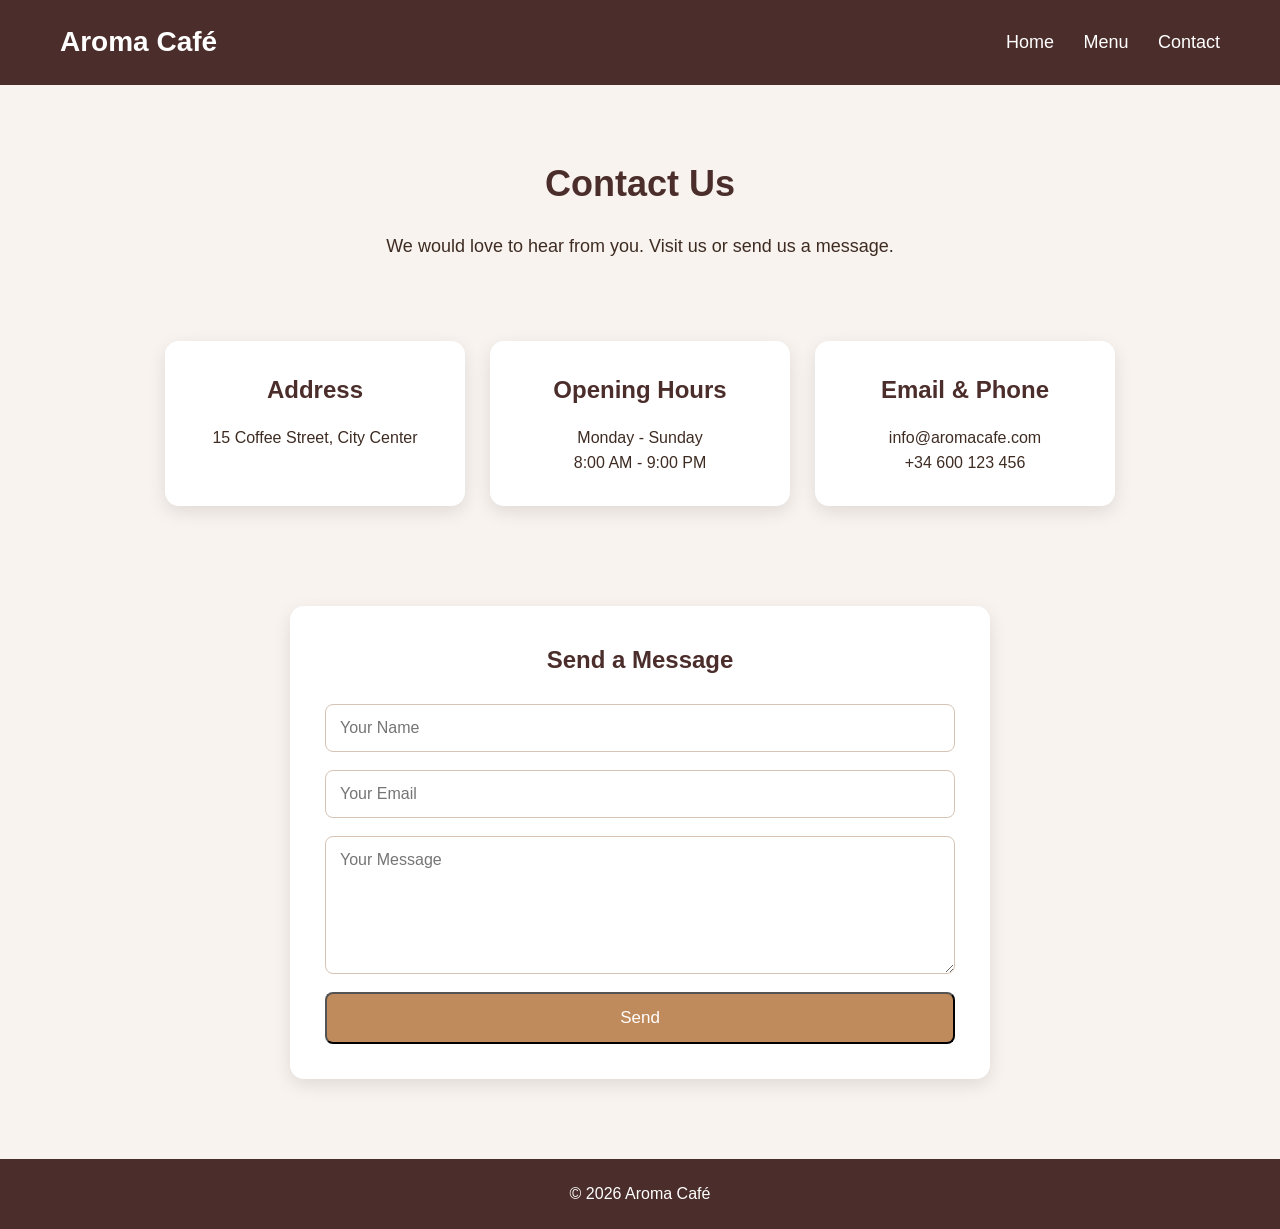
==== contacto.html @ 870a694b "Develop main pages and visual structure of the café website" ====
<!DOCTYPE html>
<html lang="en">
<head>
    <meta charset="UTF-8">
    <meta name="viewport" content="width=device-width, initial-scale=1.0">
    <title>Contact - Aroma Café</title>
    <link rel="stylesheet" href="style.css">
</head>
<body>

<header class="topbar">
    <div class="logo">Aroma Café</div>
    <nav class="navbar">
        <a href="index.html">Home</a>
        <a href="menu.html">Menu</a>
        <a href="contacto.html">Contact</a>
    </nav>
</header>

<section class="intro">
    <h2>Contact Us</h2>
    <p>We would love to hear from you. Visit us or send us a message.</p>
</section>

<section class="features">
    <div class="card">
        <h3>Address</h3>
        <p>15 Coffee Street, City Center</p>
    </div>

    <div class="card">
        <h3>Opening Hours</h3>
        <p>Monday - Sunday</p>
        <p>8:00 AM - 9:00 PM</p>
    </div>

    <div class="card">
        <h3>Email & Phone</h3>
        <p>info@aromacafe.com</p>
        <p>+34 600 123 456</p>
    </div>
</section>

<section class="contact-form-section">
    <div class="form-container">
        <h2>Send a Message</h2>
        <form>
            <input type="text" placeholder="Your Name" required>
            <input type="email" placeholder="Your Email" required>
            <textarea placeholder="Your Message" rows="6" required></textarea>
            <button type="submit" class="btn">Send</button>
        </form>
    </div>
</section>

<footer class="footer">
    <p>© 2026 Aroma Café</p>
</footer>

</body>
</html>
---- style.css ----
* {
    margin: 0;
    padding: 0;
    box-sizing: border-box;
}

body {
    font-family: 'Segoe UI', sans-serif;
    background-color: #f8f3ee;
    color: #3e2c23;
    line-height: 1.6;
}

/* NAVBAR */
.topbar {
    background-color: #4b2e2b;
    color: white;
    display: flex;
    justify-content: space-between;
    align-items: center;
    padding: 20px 60px;
    position: sticky;
    top: 0;
    z-index: 100;
}

.logo {
    font-size: 28px;
    font-weight: bold;
}

.navbar a {
    color: white;
    text-decoration: none;
    margin-left: 25px;
    font-size: 18px;
    transition: 0.3s;
}

.navbar a:hover {
    color: #e7c9a9;
}

/* HERO */
.hero {
    height: 85vh;
    background: linear-gradient(rgba(62, 44, 35, 0.6), rgba(62, 44, 35, 0.6)),
        url('https://images.unsplash.com/photo-1509042239860-f550ce710b93?auto=format&fit=crop&w=1400&q=80');
    background-size: cover;
    background-position: center;
    display: flex;
    align-items: center;
    padding: 0 80px;
    color: white;
}

.hero-content {
    max-width: 650px;
}

.hero-content h1 {
    font-size: 52px;
    margin-bottom: 20px;
}

.hero-content p {
    font-size: 20px;
    margin-bottom: 30px;
}

.btn {
    display: inline-block;
    background-color: #c08b5c;
    color: white;
    text-decoration: none;
    padding: 14px 28px;
    border-radius: 8px;
    font-size: 17px;
    transition: 0.3s;
}

.btn:hover {
    background-color: #a56f45;
}

/* INTRO */
.intro {
    text-align: center;
    padding: 70px 20px 40px;
    max-width: 900px;
    margin: auto;
}

.intro h2 {
    font-size: 36px;
    margin-bottom: 20px;
    color: #4b2e2b;
}

.intro p {
    font-size: 18px;
}

/* FEATURES */
.features {
    display: flex;
    justify-content: center;
    gap: 25px;
    padding: 40px 60px 80px;
    flex-wrap: wrap;
}

.card {
    background-color: white;
    width: 300px;
    padding: 30px 25px;
    border-radius: 14px;
    box-shadow: 0 6px 18px rgba(0, 0, 0, 0.1);
    text-align: center;
    transition: 0.3s;
}

.card:hover {
    transform: translateY(-8px);
}

.card h3 {
    margin-bottom: 15px;
    color: #4b2e2b;
    font-size: 24px;
}

/* HIGHLIGHT */
.highlight {
    background-color: #e7d7c9;
    padding: 80px 20px;
    text-align: center;
}

.highlight-text {
    max-width: 850px;
    margin: auto;
}

.highlight h2 {
    font-size: 34px;
    margin-bottom: 20px;
    color: #4b2e2b;
}

.highlight p {
    font-size: 18px;
}

/* FOOTER */
.footer {
    background-color: #4b2e2b;
    color: white;
    text-align: center;
    padding: 22px;
}

/* RESPONSIVE */
@media (max-width: 768px) {
    .topbar {
        flex-direction: column;
        gap: 10px;
    }

    .hero {
        padding: 20px;
        text-align: center;
    }

    .hero-content h1 {
        font-size: 36px;
    }

    .features {
        flex-direction: column;
        align-items: center;
    }
}
.contact-form-section {
    padding: 20px 20px 80px;
}

.form-container {
    max-width: 700px;
    margin: auto;
    background-color: white;
    padding: 35px;
    border-radius: 14px;
    box-shadow: 0 6px 18px rgba(0, 0, 0, 0.1);
}

.form-container h2 {
    text-align: center;
    margin-bottom: 25px;
    color: #4b2e2b;
}

form {
    display: flex;
    flex-direction: column;
    gap: 18px;
}

input,
textarea {
    width: 100%;
    padding: 14px;
    border: 1px solid #d6c3b4;
    border-radius: 8px;
    font-size: 16px;
    font-family: inherit;
}

textarea {
    resize: vertical;
}
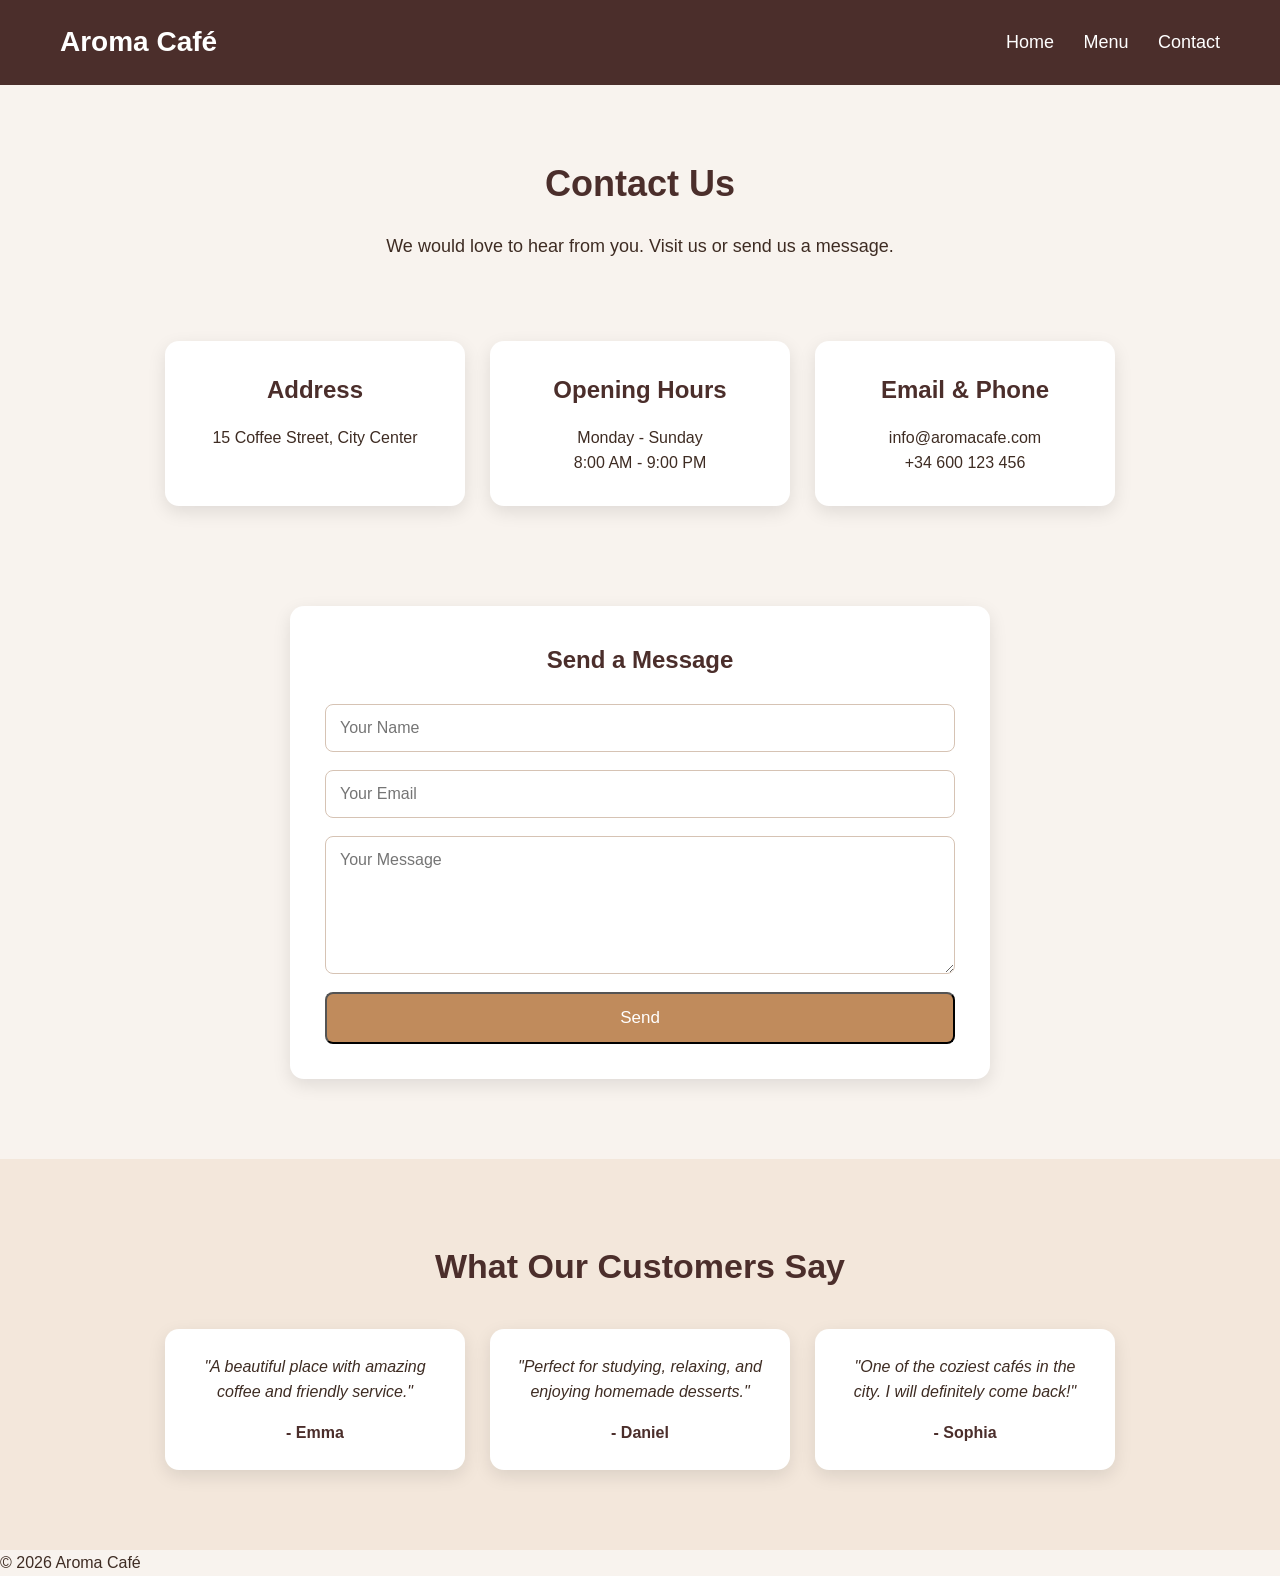
==== commit 08f553e1: "Add testimonials section and improve responsive design" ====
--- a/contacto.html
+++ b/contacto.html
@@ -53,6 +53,26 @@
     </div>
 </section>
 
+<section class="testimonials">
+    <h2>What Our Customers Say</h2>
+    <div class="testimonial-container">
+        <div class="testimonial-card">
+            <p>"A beautiful place with amazing coffee and friendly service."</p>
+            <h4>- Emma</h4>
+        </div>
+
+        <div class="testimonial-card">
+            <p>"Perfect for studying, relaxing, and enjoying homemade desserts."</p>
+            <h4>- Daniel</h4>
+        </div>
+
+        <div class="testimonial-card">
+            <p>"One of the coziest cafés in the city. I will definitely come back!"</p>
+            <h4>- Sophia</h4>
+        </div>
+    </div>
+</section>
+
 <footer class="footer">
     <p>© 2026 Aroma Café</p>
 </footer>
--- a/style.css
+++ b/style.css
@@ -152,35 +152,7 @@
     font-size: 18px;
 }
 
-/* FOOTER */
-.footer {
-    background-color: #4b2e2b;
-    color: white;
-    text-align: center;
-    padding: 22px;
-}
-
-/* RESPONSIVE */
-@media (max-width: 768px) {
-    .topbar {
-        flex-direction: column;
-        gap: 10px;
-    }
-
-    .hero {
-        padding: 20px;
-        text-align: center;
-    }
-
-    .hero-content h1 {
-        font-size: 36px;
-    }
-
-    .features {
-        flex-direction: column;
-        align-items: center;
-    }
-}
+/* CONTACT FORM */
 .contact-form-section {
     padding: 20px 20px 80px;
 }
@@ -218,4 +190,134 @@
 
 textarea {
     resize: vertical;
+}
+
+/* TESTIMONIALS */
+.testimonials {
+    padding: 80px 20px;
+    background-color: #f3e7db;
+    text-align: center;
+}
+
+.testimonials h2 {
+    font-size: 34px;
+    margin-bottom: 35px;
+    color: #4b2e2b;
+}
+
+.testimonial-container {
+    display: flex;
+    justify-content: center;
+    gap: 25px;
+    flex-wrap: wrap;
+}
+
+.testimonial-card {
+    background-color: white;
+    width: 300px;
+    padding: 25px;
+    border-radius: 14px;
+    box-shadow: 0 6px 18px rgba(0, 0, 0, 0.1);
+    font-style: italic;
+    transition: 0.3s;
+}
+
+.testimonial-card:hover {
+    transform: scale(1.03);
+}
+
+.testimonial-card h4 {
+    margin-top: 15px;
+    color: #4b2e2b;
+    font-style: normal;
+}
+
+/* RESPONSIVE */
+@media (max-width: 768px) {
+    .topbar {
+        flex-direction: column;
+        padding: 20px;
+        text-align: center;
+    }
+
+    .navbar {
+        margin-top: 10px;
+    }
+
+    .navbar a {
+        display: inline-block;
+        margin: 8px 10px;
+        font-size: 16px;
+    }
+
+    .hero {
+        height: auto;
+        padding: 60px 20px;
+        text-align: center;
+        justify-content: center;
+    }
+
+    .hero-content {
+        max-width: 100%;
+    }
+
+    .hero-content h1 {
+        font-size: 34px;
+        line-height: 1.3;
+    }
+
+    .hero-content p {
+        font-size: 17px;
+    }
+
+    .btn {
+        padding: 12px 22px;
+        font-size: 16px;
+    }
+
+    .intro {
+        padding: 50px 20px 30px;
+    }
+
+    .intro h2,
+    .highlight h2,
+    .testimonials h2,
+    .form-container h2 {
+        font-size: 28px;
+    }
+
+    .intro p,
+    .highlight p {
+        font-size: 16px;
+    }
+
+    .features {
+        flex-direction: column;
+        align-items: center;
+        padding: 30px 20px 60px;
+    }
+
+    .card,
+    .testimonial-card {
+        width: 100%;
+        max-width: 340px;
+    }
+
+    .contact-form-section {
+        padding: 20px 15px 60px;
+    }
+
+    .form-container {
+        padding: 25px 20px;
+    }
+
+    input,
+    textarea {
+        font-size: 15px;
+    }
+
+    .footer {
+        font-size: 14px;
+        padding: 18px;
+    }
 }
